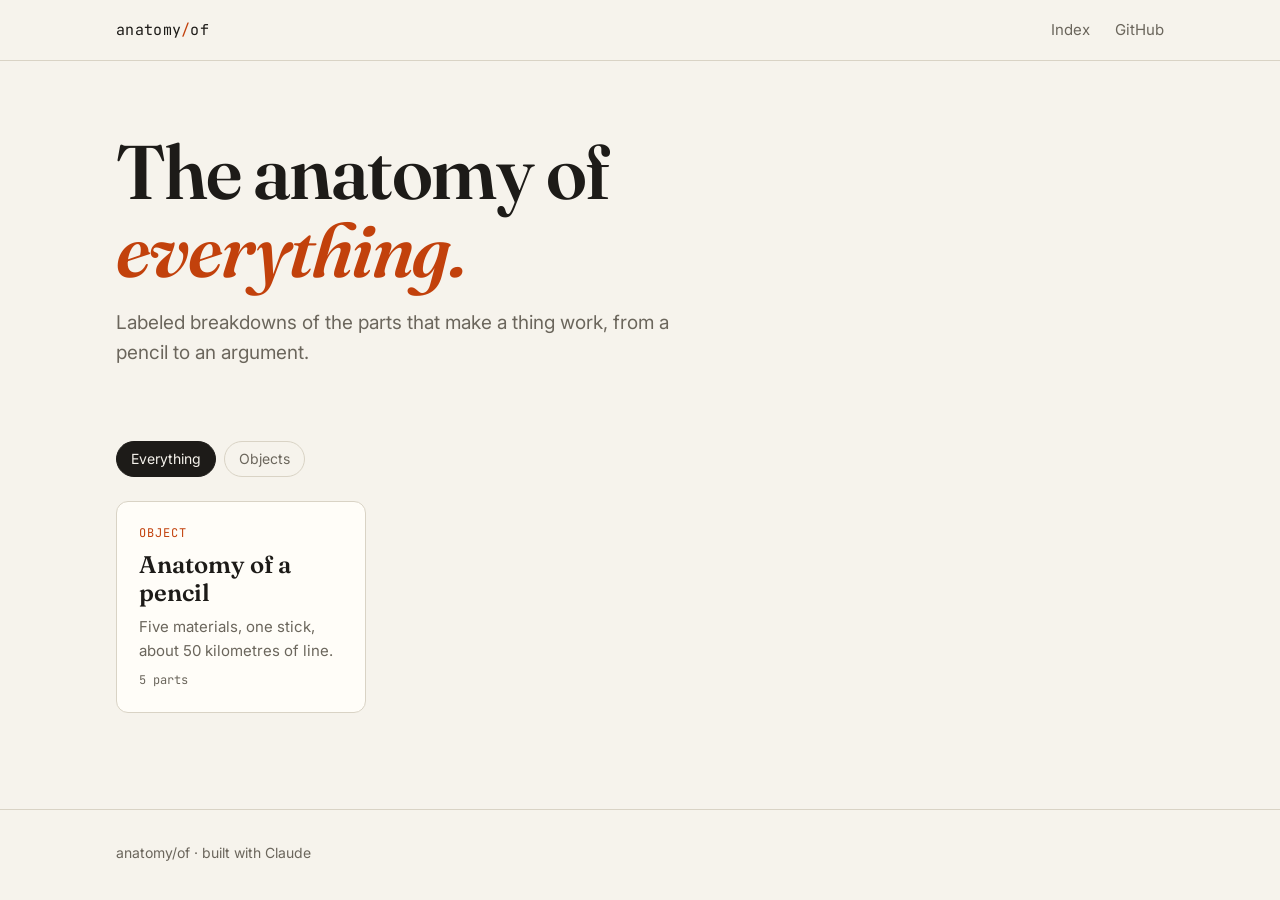
==== index.html @ a334eed0 "Scaffold anatomy-of site with pencil example Co-Authored-By: Claude Opus 5.5 <noreply@anthropic.com>" ====
<!doctype html>
<html lang="en">
<head>
  <meta charset="utf-8">
  <meta name="viewport" content="width=device-width, initial-scale=1">
  <title>Anatomy Of</title>
  <meta name="description" content="Labeled breakdowns of things, from real objects to abstract ideas.">
  <link rel="preconnect" href="https://fonts.googleapis.com">
  <link rel="preconnect" href="https://fonts.gstatic.com" crossorigin>
  <link href="https://fonts.googleapis.com/css2?family=Fraunces:ital,opsz,wght@0,9..144,600;1,9..144,600&family=Inter:wght@400;500&family=JetBrains+Mono:wght@400;700&display=swap" rel="stylesheet">
  <link rel="stylesheet" href="assets/style.css">
</head>
<body>
  <header class="site-header">
    <div class="wrap">
      <a class="logo" href="./">anatomy<span>/</span>of</a>
      <nav>
        <a href="#all">Index</a>
        <a href="https://github.com/clarkngo/anatomy-of">GitHub</a>
      </nav>
    </div>
  </header>

  <main class="wrap">
    <section class="hero">
      <h1>The anatomy of<br><em>everything.</em></h1>
      <p>Labeled breakdowns of the parts that make a thing work, from a pencil to an argument.</p>
    </section>

    <section id="all">
      <div class="filters" id="filters"></div>
      <div class="grid" id="grid"></div>
    </section>
  </main>

  <footer class="site-footer">
    <div class="wrap">anatomy/of · built with Claude</div>
  </footer>

  <script src="assets/site.js"></script>
</body>
</html>
---- assets/style.css ----
:root {
  --bg: #f6f3ec;
  --surface: #fffdf8;
  --ink: #1d1b18;
  --muted: #6b665c;
  --line: #d9d3c5;
  --accent: #c2410c;
  --accent-soft: #fde7d9;
  --max: 1080px;
  --serif: "Fraunces", Georgia, "Times New Roman", serif;
  --sans: "Inter", system-ui, -apple-system, "Segoe UI", sans-serif;
  --mono: "JetBrains Mono", ui-monospace, Menlo, monospace;
}

@media (prefers-color-scheme: dark) {
  :root {
    --bg: #15140f;
    --surface: #1e1c17;
    --ink: #eeeae0;
    --muted: #a39d90;
    --line: #36322a;
    --accent: #fb923c;
    --accent-soft: #3a2415;
  }
}

* { box-sizing: border-box; }

html { -webkit-text-size-adjust: 100%; }

body {
  margin: 0;
  background: var(--bg);
  color: var(--ink);
  font-family: var(--sans);
  font-size: 17px;
  line-height: 1.6;
}

a { color: inherit; }

.wrap {
  max-width: var(--max);
  margin: 0 auto;
  padding: 0 16px;
}

/* ---------- header / footer ---------- */

.site-header {
  border-bottom: 1px solid var(--line);
}
.site-header .wrap {
  display: flex;
  align-items: center;
  justify-content: space-between;
  height: 60px;
}
.logo {
  font-family: var(--mono);
  font-size: 15px;
  text-decoration: none;
  letter-spacing: 0.02em;
}
.logo span { color: var(--accent); }
.site-header nav a {
  color: var(--muted);
  text-decoration: none;
  font-size: 15px;
  margin-left: 20px;
}
.site-header nav a:hover { color: var(--ink); }

.site-footer {
  border-top: 1px solid var(--line);
  margin-top: 96px;
  padding: 32px 0;
  color: var(--muted);
  font-size: 14px;
}

/* ---------- home ---------- */

.hero {
  padding: 72px 0 40px;
}
.hero h1 {
  font-family: var(--serif);
  font-weight: 600;
  font-size: clamp(40px, 7vw, 76px);
  line-height: 1.02;
  letter-spacing: -0.02em;
  margin: 0 0 20px;
}
.hero h1 em {
  font-style: italic;
  color: var(--accent);
}
.hero p {
  max-width: 560px;
  color: var(--muted);
  font-size: 19px;
  margin: 0;
}

.filters {
  display: flex;
  flex-wrap: wrap;
  gap: 8px;
  margin: 32px 0 24px;
}
.filters button {
  font: inherit;
  font-size: 14px;
  padding: 6px 14px;
  border-radius: 999px;
  border: 1px solid var(--line);
  background: transparent;
  color: var(--muted);
  cursor: pointer;
}
.filters button[aria-pressed="true"] {
  background: var(--ink);
  border-color: var(--ink);
  color: var(--bg);
}

.grid {
  display: grid;
  grid-template-columns: repeat(auto-fill, minmax(250px, 1fr));
  gap: 16px;
}
.card {
  display: flex;
  flex-direction: column;
  gap: 8px;
  padding: 22px;
  min-height: 180px;
  background: var(--surface);
  border: 1px solid var(--line);
  border-radius: 12px;
  text-decoration: none;
  transition: border-color 0.15s, transform 0.15s;
}
.card:hover {
  border-color: var(--accent);
  transform: translateY(-2px);
}
.card .kind {
  font-family: var(--mono);
  font-size: 12px;
  text-transform: uppercase;
  letter-spacing: 0.08em;
  color: var(--accent);
}
.card h2 {
  font-family: var(--serif);
  font-size: 24px;
  font-weight: 600;
  line-height: 1.15;
  margin: 0;
}
.card p {
  margin: 0;
  color: var(--muted);
  font-size: 15px;
}
.card .parts {
  margin-top: auto;
  font-family: var(--mono);
  font-size: 12px;
  color: var(--muted);
}
.empty {
  color: var(--muted);
  padding: 40px 0;
}

/* ---------- anatomy page ---------- */

.entry-head {
  padding: 56px 0 24px;
}
.entry-head .kind {
  font-family: var(--mono);
  font-size: 13px;
  text-transform: uppercase;
  letter-spacing: 0.08em;
  color: var(--accent);
}
.entry-head h1 {
  font-family: var(--serif);
  font-weight: 600;
  font-size: clamp(36px, 6vw, 60px);
  line-height: 1.05;
  letter-spacing: -0.02em;
  margin: 8px 0 16px;
}
.entry-head .lede {
  max-width: 640px;
  font-size: 19px;
  color: var(--muted);
  margin: 0;
}

.figure {
  margin: 24px 0 48px;
  padding: 24px;
  background: var(--surface);
  border: 1px solid var(--line);
  border-radius: 12px;
}
.figure svg {
  display: block;
  width: 100%;
  height: auto;
}
.figure svg text {
  font-family: var(--mono);
  font-size: 13px;
  fill: var(--ink);
}
.figure .callout-line { stroke: var(--muted); stroke-width: 1; }
.figure .callout-dot { fill: var(--accent); }
.figure .callout-num {
  fill: var(--accent);
  font-weight: 700;
}

.parts-list {
  list-style: none;
  padding: 0;
  margin: 0;
  display: grid;
  gap: 0;
  counter-reset: part;
}
.parts-list li {
  counter-increment: part;
  display: grid;
  grid-template-columns: 48px 1fr;
  gap: 4px 16px;
  padding: 24px 0;
  border-top: 1px solid var(--line);
}
.parts-list li::before {
  content: counter(part, decimal-leading-zero);
  grid-row: span 2;
  font-family: var(--mono);
  font-size: 14px;
  color: var(--accent);
  padding-top: 4px;
}
.parts-list h3 {
  font-family: var(--serif);
  font-size: 22px;
  font-weight: 600;
  margin: 0;
}
.parts-list p {
  margin: 0;
  color: var(--muted);
  max-width: 680px;
}

.section-title {
  font-family: var(--mono);
  font-size: 13px;
  text-transform: uppercase;
  letter-spacing: 0.08em;
  color: var(--muted);
  margin: 56px 0 8px;
}

.note {
  max-width: 680px;
  padding: 20px 24px;
  background: var(--accent-soft);
  border-radius: 10px;
  margin-top: 40px;
}
.note p { margin: 0; }
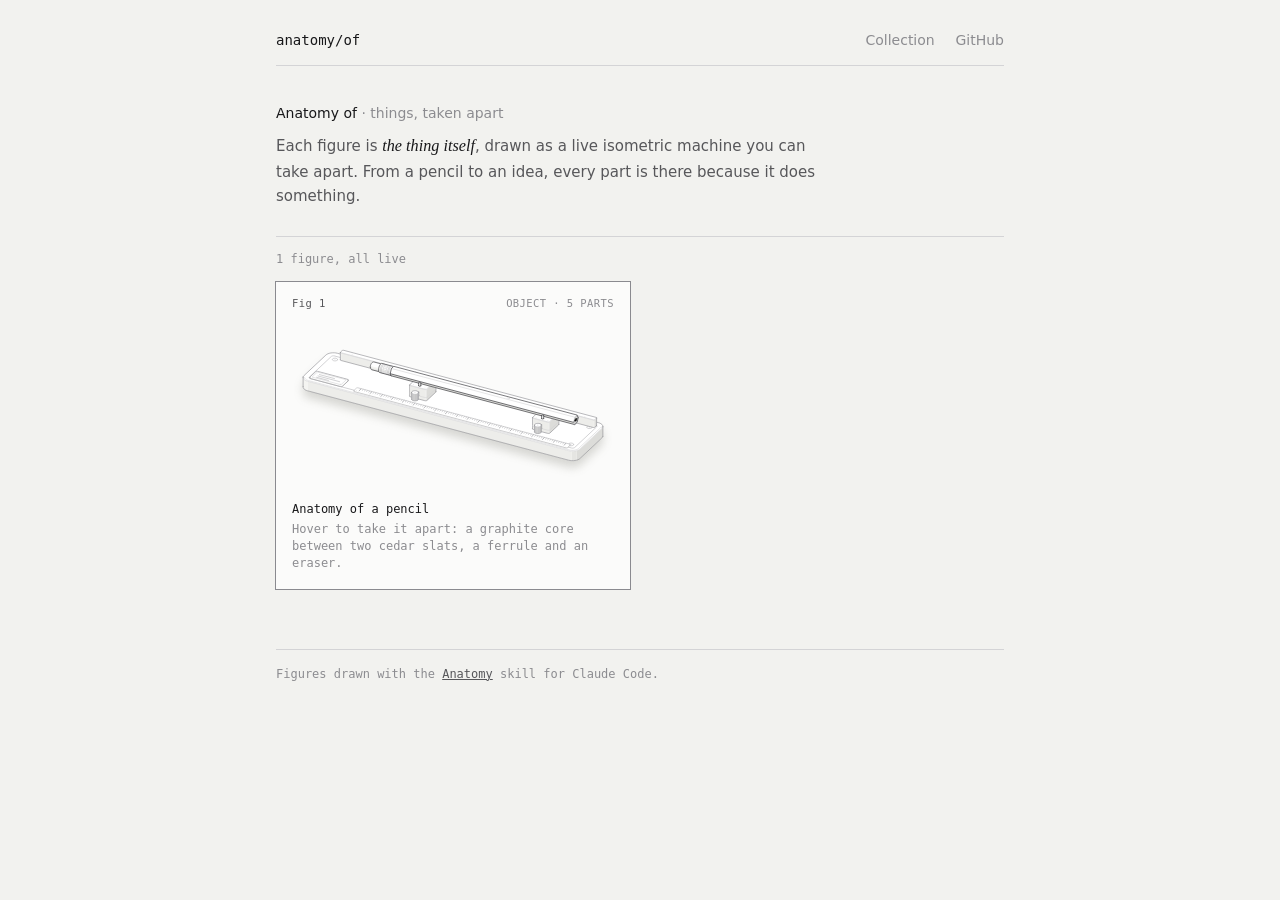
==== commit fd23e512: "Restyle home page to match the Anatomy figures Light plates with figure stills, mono corner labels a" ====
--- a/index.html
+++ b/index.html
@@ -4,37 +4,35 @@
   <meta charset="utf-8">
   <meta name="viewport" content="width=device-width, initial-scale=1">
   <title>Anatomy Of</title>
-  <meta name="description" content="Labeled breakdowns of things, from real objects to abstract ideas.">
-  <link rel="preconnect" href="https://fonts.googleapis.com">
-  <link rel="preconnect" href="https://fonts.gstatic.com" crossorigin>
-  <link href="https://fonts.googleapis.com/css2?family=Fraunces:ital,opsz,wght@0,9..144,600;1,9..144,600&family=Inter:wght@400;500&family=JetBrains+Mono:wght@400;700&display=swap" rel="stylesheet">
+  <meta name="description" content="Live breakdowns of how things work, from real objects to abstract ideas.">
+  <meta name="theme-color" content="#f2f2ef">
   <link rel="stylesheet" href="assets/style.css">
 </head>
 <body>
   <header class="site-header">
     <div class="wrap">
-      <a class="logo" href="./">anatomy<span>/</span>of</a>
+      <a class="logo" href="./">anatomy/of</a>
       <nav>
-        <a href="#all">Index</a>
+        <a href="#all">Collection</a>
         <a href="https://github.com/clarkngo/anatomy-of">GitHub</a>
       </nav>
     </div>
   </header>
 
   <main class="wrap">
-    <section class="hero">
-      <h1>The anatomy of<br><em>everything.</em></h1>
-      <p>Labeled breakdowns of the parts that make a thing work, from a pencil to an argument.</p>
+    <section class="intro">
+      <p class="byline">Anatomy of <span>· things, taken apart</span></p>
+      <p>Each figure is <em>the thing itself</em>, drawn as a live isometric machine you can take apart. From a pencil to an idea, every part is there because it does something.</p>
     </section>
 
     <section id="all">
-      <div class="filters" id="filters"></div>
+      <div class="meta"><span class="count" id="count"></span><span class="filters" id="filters"></span></div>
       <div class="grid" id="grid"></div>
     </section>
   </main>
 
   <footer class="site-footer">
-    <div class="wrap">anatomy/of · built with Claude</div>
+    <div class="wrap">Figures drawn with the <a href="https://skills.wheresryan.sh/anatomy">Anatomy</a> skill for Claude Code.</div>
   </footer>
 
   <script src="assets/site.js"></script>
--- a/assets/style.css
+++ b/assets/style.css
@@ -1,282 +1,196 @@
+/* Home page, matched to the Anatomy figures' light theme. */
 :root {
-  --bg: #f6f3ec;
-  --surface: #fffdf8;
-  --ink: #1d1b18;
-  --muted: #6b665c;
-  --line: #d9d3c5;
-  --accent: #c2410c;
-  --accent-soft: #fde7d9;
-  --max: 1080px;
-  --serif: "Fraunces", Georgia, "Times New Roman", serif;
-  --sans: "Inter", system-ui, -apple-system, "Segoe UI", sans-serif;
-  --mono: "JetBrains Mono", ui-monospace, Menlo, monospace;
-}
-
-@media (prefers-color-scheme: dark) {
-  :root {
-    --bg: #15140f;
-    --surface: #1e1c17;
-    --ink: #eeeae0;
-    --muted: #a39d90;
-    --line: #36322a;
-    --accent: #fb923c;
-    --accent-soft: #3a2415;
-  }
+  --page: #f2f2ef;
+  --card: #fbfbfa;
+  --text: #57575a;
+  --strong: #18181a;
+  --muted: #8c8c90;
+  --line: #8a8a8f;
+  --rule: #d4d4d6;
+  --mono: ui-monospace, "SF Mono", Menlo, Consolas, monospace;
+  --sans: system-ui, -apple-system, "Segoe UI", Roboto, sans-serif;
+  --serif: "Iowan Old Style", "Palatino Linotype", Georgia, serif;
+  color-scheme: light;
 }
 
 * { box-sizing: border-box; }
-
 html { -webkit-text-size-adjust: 100%; }
 
 body {
   margin: 0;
-  background: var(--bg);
-  color: var(--ink);
-  font-family: var(--sans);
-  font-size: 17px;
-  line-height: 1.6;
+  background: var(--page);
+  color: var(--text);
+  font: 15px/1.6 var(--sans);
 }
 
 a { color: inherit; }
 
 .wrap {
-  max-width: var(--max);
+  max-width: 760px;
   margin: 0 auto;
   padding: 0 16px;
 }
 
-/* ---------- header / footer ---------- */
+/* ---------- header ---------- */
 
-.site-header {
-  border-bottom: 1px solid var(--line);
-}
 .site-header .wrap {
   display: flex;
-  align-items: center;
-  justify-content: space-between;
-  height: 60px;
+  align-items: baseline;
+  gap: 20px;
+  padding-top: 28px;
+  padding-bottom: 14px;
+  position: relative;
 }
+.site-header .wrap::after,
+.site-footer .wrap::before {
+  content: "";
+  position: absolute;
+  left: 16px;
+  right: 16px;
+  border-top: 1px solid var(--rule);
+}
+.site-header .wrap::after { bottom: 0; }
+.site-footer .wrap::before { top: 0; }
 .logo {
-  font-family: var(--mono);
-  font-size: 15px;
+  font: 500 14px/1 var(--mono);
+  color: var(--strong);
   text-decoration: none;
-  letter-spacing: 0.02em;
+  margin-right: auto;
 }
-.logo span { color: var(--accent); }
 .site-header nav a {
+  font-size: 14px;
   color: var(--muted);
   text-decoration: none;
-  font-size: 15px;
-  margin-left: 20px;
+  margin-left: 16px;
 }
-.site-header nav a:hover { color: var(--ink); }
+.site-header nav a:hover { color: var(--strong); }
 
-.site-footer {
-  border-top: 1px solid var(--line);
-  margin-top: 96px;
-  padding: 32px 0;
-  color: var(--muted);
+/* ---------- intro ---------- */
+
+.intro {
+  padding: 36px 0 28px;
+  border-bottom: 1px solid var(--rule);
+}
+.intro .byline {
   font-size: 14px;
+  color: var(--strong);
+  margin: 0 0 10px;
+}
+.intro .byline span { color: var(--muted); }
+.intro p {
+  margin: 0;
+  max-width: 560px;
+  color: var(--text);
+}
+.intro em {
+  font-family: var(--serif);
+  font-size: 1.08em;
+  color: var(--strong);
 }
 
-/* ---------- home ---------- */
+/* ---------- filters ---------- */
 
-.hero {
-  padding: 72px 0 40px;
+.meta {
+  display: flex;
+  flex-wrap: wrap;
+  align-items: baseline;
+  gap: 6px 16px;
+  padding: 14px 0;
+  font: 12px/1.4 var(--mono);
+  color: var(--muted);
 }
-.hero h1 {
-  font-family: var(--serif);
-  font-weight: 600;
-  font-size: clamp(40px, 7vw, 76px);
-  line-height: 1.02;
-  letter-spacing: -0.02em;
-  margin: 0 0 20px;
+.meta .count { margin-right: auto; }
+.filters { display: flex; gap: 14px; }
+.filters button {
+  font: inherit;
+  padding: 0;
+  border: 0;
+  background: none;
+  color: var(--muted);
+  cursor: pointer;
+  text-decoration: underline;
+  text-decoration-color: transparent;
+  text-underline-offset: 3px;
 }
-.hero h1 em {
-  font-style: italic;
-  color: var(--accent);
-}
-.hero p {
-  max-width: 560px;
-  color: var(--muted);
-  font-size: 19px;
-  margin: 0;
+.filters button:hover { color: var(--strong); }
+.filters button[aria-pressed="true"] {
+  color: var(--strong);
+  text-decoration-color: var(--line);
 }
 
-.filters {
-  display: flex;
-  flex-wrap: wrap;
-  gap: 8px;
-  margin: 32px 0 24px;
-}
-.filters button {
-  font: inherit;
-  font-size: 14px;
-  padding: 6px 14px;
-  border-radius: 999px;
-  border: 1px solid var(--line);
-  background: transparent;
-  color: var(--muted);
-  cursor: pointer;
-}
-.filters button[aria-pressed="true"] {
-  background: var(--ink);
-  border-color: var(--ink);
-  color: var(--bg);
-}
+/* ---------- plates ---------- */
 
 .grid {
   display: grid;
-  grid-template-columns: repeat(auto-fill, minmax(250px, 1fr));
-  gap: 16px;
+  grid-template-columns: 1fr;
+  gap: 20px;
+  padding-bottom: 20px;
 }
-.card {
-  display: flex;
-  flex-direction: column;
-  gap: 8px;
-  padding: 22px;
-  min-height: 180px;
-  background: var(--surface);
-  border: 1px solid var(--line);
-  border-radius: 12px;
+@media (min-width: 720px) {
+  .grid { grid-template-columns: 1fr 1fr; }
+}
+
+.plate {
+  position: relative;
+  display: block;
+  padding: 40px 12px 16px;
+  background: var(--card);
+  box-shadow: 0 0 0 1px var(--line);
   text-decoration: none;
-  transition: border-color 0.15s, transform 0.15s;
+  transition: box-shadow 0.2s;
 }
-.card:hover {
-  border-color: var(--accent);
-  transform: translateY(-2px);
+.plate:hover,
+.plate:focus-visible {
+  outline: none;
+  box-shadow: 0 0 0 1px var(--strong);
 }
-.card .kind {
-  font-family: var(--mono);
-  font-size: 12px;
-  text-transform: uppercase;
-  letter-spacing: 0.08em;
-  color: var(--accent);
+.plate img {
+  display: block;
+  width: 100%;
+  height: auto;
+  transition: transform 0.6s cubic-bezier(0.2, 0.7, 0.2, 1);
 }
-.card h2 {
-  font-family: var(--serif);
-  font-size: 24px;
-  font-weight: 600;
-  line-height: 1.15;
-  margin: 0;
+.plate:hover img { transform: translateY(-3px); }
+@media (prefers-reduced-motion: reduce) {
+  .plate img { transition: none; }
+  .plate:hover img { transform: none; }
 }
-.card p {
-  margin: 0;
+
+.corner {
+  position: absolute;
+  font: 10.5px/1 var(--mono);
+  letter-spacing: 0.04em;
   color: var(--muted);
-  font-size: 15px;
+  white-space: nowrap;
 }
-.card .parts {
-  margin-top: auto;
-  font-family: var(--mono);
-  font-size: 12px;
+.corner.tl { top: 16px; left: 16px; color: var(--text); }
+.corner.tr { top: 16px; right: 16px; text-transform: uppercase; }
+.cap {
+  margin: 14px 4px 0;
+  font: 12px/1.45 var(--mono);
   color: var(--muted);
 }
+.cap strong {
+  display: block;
+  font-weight: 500;
+  color: var(--strong);
+  margin-bottom: 2px;
+}
+
 .empty {
   color: var(--muted);
+  font: 12px var(--mono);
   padding: 40px 0;
 }
 
-/* ---------- anatomy page ---------- */
+/* ---------- footer ---------- */
 
-.entry-head {
-  padding: 56px 0 24px;
+.site-footer .wrap {
+  position: relative;
+  margin-top: 40px;
+  padding-top: 16px;
+  padding-bottom: 40px;
+  font: 12px/1.6 var(--mono);
+  color: var(--muted);
 }
-.entry-head .kind {
-  font-family: var(--mono);
-  font-size: 13px;
-  text-transform: uppercase;
-  letter-spacing: 0.08em;
-  color: var(--accent);
-}
-.entry-head h1 {
-  font-family: var(--serif);
-  font-weight: 600;
-  font-size: clamp(36px, 6vw, 60px);
-  line-height: 1.05;
-  letter-spacing: -0.02em;
-  margin: 8px 0 16px;
-}
-.entry-head .lede {
-  max-width: 640px;
-  font-size: 19px;
-  color: var(--muted);
-  margin: 0;
-}
-
-.figure {
-  margin: 24px 0 48px;
-  padding: 24px;
-  background: var(--surface);
-  border: 1px solid var(--line);
-  border-radius: 12px;
-}
-.figure svg {
-  display: block;
-  width: 100%;
-  height: auto;
-}
-.figure svg text {
-  font-family: var(--mono);
-  font-size: 13px;
-  fill: var(--ink);
-}
-.figure .callout-line { stroke: var(--muted); stroke-width: 1; }
-.figure .callout-dot { fill: var(--accent); }
-.figure .callout-num {
-  fill: var(--accent);
-  font-weight: 700;
-}
-
-.parts-list {
-  list-style: none;
-  padding: 0;
-  margin: 0;
-  display: grid;
-  gap: 0;
-  counter-reset: part;
-}
-.parts-list li {
-  counter-increment: part;
-  display: grid;
-  grid-template-columns: 48px 1fr;
-  gap: 4px 16px;
-  padding: 24px 0;
-  border-top: 1px solid var(--line);
-}
-.parts-list li::before {
-  content: counter(part, decimal-leading-zero);
-  grid-row: span 2;
-  font-family: var(--mono);
-  font-size: 14px;
-  color: var(--accent);
-  padding-top: 4px;
-}
-.parts-list h3 {
-  font-family: var(--serif);
-  font-size: 22px;
-  font-weight: 600;
-  margin: 0;
-}
-.parts-list p {
-  margin: 0;
-  color: var(--muted);
-  max-width: 680px;
-}
-
-.section-title {
-  font-family: var(--mono);
-  font-size: 13px;
-  text-transform: uppercase;
-  letter-spacing: 0.08em;
-  color: var(--muted);
-  margin: 56px 0 8px;
-}
-
-.note {
-  max-width: 680px;
-  padding: 20px 24px;
-  background: var(--accent-soft);
-  border-radius: 10px;
-  margin-top: 40px;
-}
-.note p { margin: 0; }
+.site-footer a { color: var(--text); }
